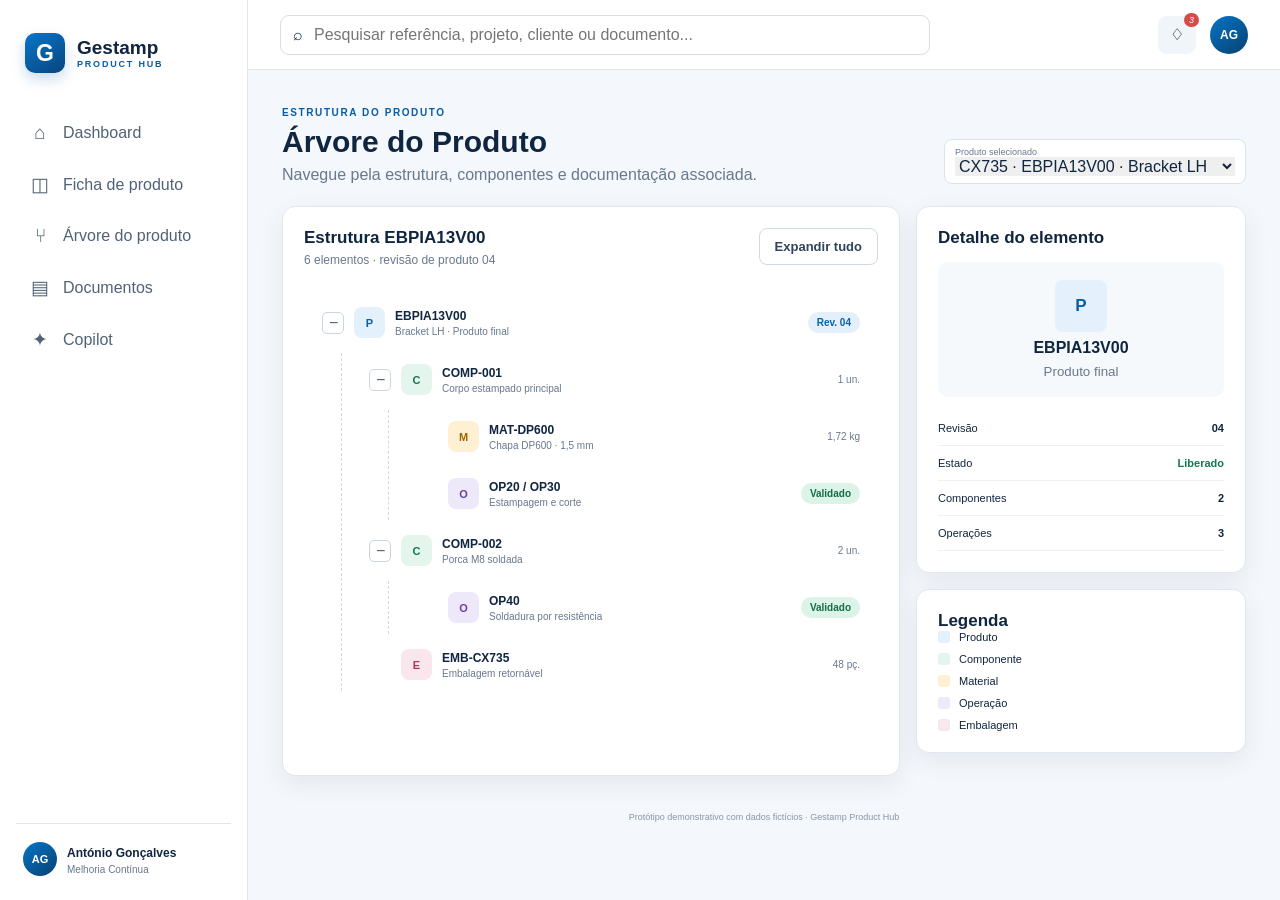
==== arvore.html @ ece488eb "Add files via upload" ====
<!doctype html><html lang="pt-PT"><head><meta charset="utf-8"><meta name="viewport" content="width=device-width,initial-scale=1"><meta name="description" content="Demonstração navegável do Gestamp Product Hub"><title>Árvore do Produto | Gestamp Product Hub</title><link rel="stylesheet" href="styles.css"></head><body data-page="arvore"><aside class="sidebar">
  <a class="brand" href="index.html"><span class="logo-mark">G</span><span><b>Gestamp</b><small>PRODUCT HUB</small></span></a>
  <nav>
    <a data-page="dashboard" href="index.html"><span>⌂</span>Dashboard</a>
    <a data-page="produto" href="produto.html"><span>◫</span>Ficha de produto</a>
    <a data-page="arvore" href="arvore.html"><span>⑂</span>Árvore do produto</a>
    <a data-page="documentos" href="documentos.html"><span>▤</span>Documentos</a>
    <a data-page="copilot" href="copilot.html"><span>✦</span>Copilot</a>
  </nav>
  <div class="sidebar-foot"><div class="mini-avatar">AG</div><div><b>António Gonçalves</b><small>Melhoria Contínua</small></div></div>
</aside><main><header class="topbar"><button class="menu-toggle" aria-label="Abrir menu">☰</button><div class="global-search"><span>⌕</span><input id="globalSearch" placeholder="Pesquisar referência, projeto, cliente ou documento..."></div><button class="icon-btn" title="Notificações">♢<i>3</i></button><div class="top-avatar">AG</div></header><section class="page-head"><div><span class="eyebrow">ESTRUTURA DO PRODUTO</span><h1>Árvore do Produto</h1><p>Navegue pela estrutura, componentes e documentação associada.</p></div><div class="select-wrap"><label>Produto selecionado</label><select><option>CX735 · EBPIA13V00 · Bracket LH</option><option>CX735 · EBPIA14V00 · Bracket RH</option></select></div></section><section class="tree-layout"><article class="panel tree-panel"><div class="panel-title"><div><h2>Estrutura EBPIA13V00</h2><p>6 elementos · revisão de produto 04</p></div><button class="btn ghost" id="expandAll">Expandir tudo</button></div><div class="tree"><div class="tree-node root-node"><button class="toggle">−</button><span class="node-icon product">P</span><div><b>EBPIA13V00</b><small>Bracket LH · Produto final</small></div><span class="pill blue">Rev. 04</span></div><div class="branch open"><div class="tree-node"><button class="toggle">−</button><span class="node-icon component">C</span><div><b>COMP-001</b><small>Corpo estampado principal</small></div><span class="qty">1 un.</span></div><div class="branch open"><div class="tree-node leaf"><span class="dot"></span><span class="node-icon material">M</span><div><b>MAT-DP600</b><small>Chapa DP600 · 1,5 mm</small></div><span class="qty">1,72 kg</span></div><div class="tree-node leaf"><span class="dot"></span><span class="node-icon operation">O</span><div><b>OP20 / OP30</b><small>Estampagem e corte</small></div><span class="pill green">Validado</span></div></div><div class="tree-node"><button class="toggle">−</button><span class="node-icon component">C</span><div><b>COMP-002</b><small>Porca M8 soldada</small></div><span class="qty">2 un.</span></div><div class="branch open"><div class="tree-node leaf"><span class="dot"></span><span class="node-icon operation">O</span><div><b>OP40</b><small>Soldadura por resistência</small></div><span class="pill green">Validado</span></div></div><div class="tree-node leaf"><span class="dot"></span><span class="node-icon packaging">E</span><div><b>EMB-CX735</b><small>Embalagem retornável</small></div><span class="qty">48 pç.</span></div></div></div></article><aside class="right-stack"><article class="panel"><h2>Detalhe do elemento</h2><div class="preview-box"><span class="node-icon product big">P</span><b>EBPIA13V00</b><small>Produto final</small></div><div class="metric-line"><span>Revisão</span><b>04</b></div><div class="metric-line"><span>Estado</span><b class="ok">Liberado</b></div><div class="metric-line"><span>Componentes</span><b>2</b></div><div class="metric-line"><span>Operações</span><b>3</b></div></article><article class="panel"><h2>Legenda</h2><div class="legend"><span><i class="product"></i>Produto</span><span><i class="component"></i>Componente</span><span><i class="material"></i>Material</span><span><i class="operation"></i>Operação</span><span><i class="packaging"></i>Embalagem</span></div></article></aside></section><footer>Protótipo demonstrativo com dados fictícios · Gestamp Product Hub</footer></main><script src="app.js"></script></body></html>
---- styles.css ----
:root{--blue:#075da8;--navy:#10253f;--bg:#f4f7fb;--line:#dfe6ee;--muted:#68788d;--green:#137a4f;--amber:#a96b00;--red:#c23a3a;--shadow:0 8px 26px rgba(15,39,68,.07)}*{box-sizing:border-box}html{scroll-behavior:smooth}body{margin:0;font-family:Segoe UI,Inter,Arial,sans-serif;color:var(--navy);background:var(--bg)}a{color:inherit;text-decoration:none}button,input,select,textarea{font:inherit}.sidebar{position:fixed;inset:0 auto 0 0;width:248px;background:#fff;border-right:1px solid var(--line);padding:24px 16px;z-index:10;display:flex;flex-direction:column}.brand{height:58px;display:flex;align-items:center;gap:12px;padding:0 9px}.logo-mark{display:grid;place-items:center;width:40px;height:40px;border-radius:10px;background:linear-gradient(145deg,#0a75c9,#06457d);color:#fff;font-size:23px;font-weight:800;box-shadow:0 6px 14px #075da838}.brand b{font-size:19px}.brand small{display:block;color:var(--blue);font-weight:700;letter-spacing:1.8px;font-size:9px}.sidebar nav{display:grid;gap:5px;margin-top:28px}.sidebar nav a{padding:12px 13px;border-radius:9px;color:#516277;display:flex;gap:12px;align-items:center}.sidebar nav a span{width:22px;text-align:center;font-size:19px}.sidebar nav a:hover,.sidebar nav a.active{background:#eaf3fb;color:var(--blue);font-weight:650}.sidebar-foot{margin-top:auto;border-top:1px solid var(--line);padding:18px 7px 0;display:flex;align-items:center;gap:10px}.sidebar-foot b{font-size:12px}.sidebar-foot small{display:block;color:var(--muted);font-size:10px;margin-top:3px}.mini-avatar,.top-avatar{background:linear-gradient(140deg,#0874c5,#064272);color:#fff;border-radius:50%;display:grid;place-items:center;font-weight:700}.mini-avatar{width:34px;height:34px;font-size:11px}.top-avatar{width:38px;height:38px;font-size:12px}main{margin-left:248px;min-height:100vh}.topbar{height:70px;background:#fff;border-bottom:1px solid var(--line);padding:0 32px;display:flex;align-items:center;gap:14px;position:sticky;top:0;z-index:5}.global-search{height:40px;width:min(650px,65vw);border:1px solid #d6dee8;border-radius:9px;display:flex;align-items:center;padding:0 12px;gap:9px}.global-search input{border:0;outline:0;flex:1;color:var(--navy)}.icon-btn{margin-left:auto;border:0;background:#f0f5fa;width:38px;height:38px;border-radius:9px;position:relative}.icon-btn i{position:absolute;top:-3px;right:-3px;background:#d64a4a;color:#fff;font-size:9px;border-radius:9px;padding:2px 5px}.menu-toggle{display:none;border:0;background:transparent;font-size:22px}.page-head,.product-hero{padding:32px 34px 22px;display:flex;align-items:flex-end;justify-content:space-between;gap:24px}.page-head h1,.product-hero h1{font-size:30px;margin:5px 0 7px}.page-head p,.product-hero p{margin:0;color:var(--muted)}.eyebrow{font-size:10px;font-weight:800;letter-spacing:1.6px;color:var(--blue)}.head-actions{display:flex;gap:10px}.btn{border:0;border-radius:8px;padding:10px 15px;cursor:pointer;font-weight:650;font-size:13px;display:inline-flex;justify-content:center;align-items:center}.btn.primary{background:var(--blue);color:white;box-shadow:0 5px 12px #075da82b}.btn.ghost{background:#fff;border:1px solid #cfd9e4;color:#30445c}.btn.full{width:100%;margin-top:15px}.kpis{display:grid;grid-template-columns:repeat(4,1fr);gap:16px;padding:0 34px 18px}.kpi{background:white;border:1px solid #e1e7ee;border-radius:13px;padding:19px;display:flex;gap:14px;align-items:center;box-shadow:var(--shadow)}.kpi-icon{width:45px;height:45px;border-radius:12px;display:grid;place-items:center;font-weight:800;font-size:19px}.kpi-icon.blue{background:#e8f2fc;color:#0969b5}.kpi-icon.cyan{background:#e0f6f7;color:#087d84}.kpi-icon.green{background:#e5f5ec;color:#168054}.kpi-icon.amber{background:#fff2d8;color:#ad7000}.kpi small{color:var(--muted)}.kpi strong{display:block;font-size:28px;line-height:1.25}.kpi span{font-size:10px;color:var(--muted)}.kpi .up{color:var(--green)}.kpi .warn{color:var(--red)}.dashboard-grid{display:grid;grid-template-columns:2fr 1fr;gap:16px;padding:0 34px}.panel{background:#fff;border:1px solid #e1e7ee;border-radius:13px;padding:21px;box-shadow:var(--shadow);margin-bottom:16px}.span2{grid-column:span 1}.panel-title{display:flex;justify-content:space-between;align-items:flex-start;margin-bottom:18px}.panel h2,.panel-title h2{margin:0;font-size:17px}.panel-title p{margin:5px 0 0;color:var(--muted);font-size:12px}.link-btn,.dots{border:0;background:none;color:var(--blue);cursor:pointer;font-weight:650}.count{background:#fee8e8;color:#b63333;border-radius:12px;padding:3px 8px;font-size:11px}.table-wrap{overflow:auto}table{width:100%;border-collapse:collapse;min-width:690px}th{text-align:left;color:#788699;font-size:10px;text-transform:uppercase;letter-spacing:.5px;padding:10px;border-bottom:1px solid var(--line)}td{padding:13px 10px;border-bottom:1px solid #edf1f5;font-size:12px;vertical-align:middle}td small.block{display:block;color:var(--muted);margin-top:4px}.progress{height:5px;background:#e6ebf0;border-radius:4px;width:85px;display:inline-block;margin-right:6px}.progress i{display:block;height:100%;background:var(--blue);border-radius:4px}.pill{display:inline-block;border-radius:15px;padding:5px 9px;font-size:10px;font-weight:700}.pill.green{color:#146b49;background:#dcf3e7}.pill.blue{color:#0962a7;background:#e3f0fb}.pill.amber{color:#8e5c00;background:#fff0c9}.alerts{display:grid;gap:10px}.alert{border:1px solid #e5eaf0;border-left:4px solid var(--blue);padding:12px;border-radius:8px;background:#fbfdff}.alert.critical{border-left-color:#d64141}.alert.warning{border-left-color:#e39717}.alert b,.alert span,.alert a{display:block}.alert b{font-size:12px}.alert span{color:var(--muted);font-size:10px;margin:4px 0 8px}.alert a{font-size:10px;color:var(--blue);font-weight:700}.timeline>div{display:grid;grid-template-columns:12px 1fr auto;gap:8px 10px;padding:10px 0;border-bottom:1px solid #edf1f5;align-items:center}.timeline i{width:8px;height:8px;border-radius:50%;grid-row:span 2}.timeline i.green{background:#20a46d}.timeline i.blue{background:#2088d2}.timeline i.amber{background:#e49b20}.timeline b{font-size:12px}.timeline span{grid-column:2;color:var(--muted);font-size:10px}.timeline time{grid-row:1/span 2;grid-column:3;color:var(--muted);font-size:10px}.copilot-mini{background:linear-gradient(145deg,#fafdff,#edf6ff)}.spark{width:36px;height:36px;border-radius:11px;display:grid;place-items:center;color:white;background:linear-gradient(145deg,#6938c8,#0b81ca);margin-bottom:12px}.spark.large{width:55px;height:55px;font-size:24px;margin:0 auto 13px}.copilot-mini p{font-size:12px;color:var(--muted)}.suggestion{width:100%;text-align:left;border:1px solid #d7e3ee;background:white;padding:10px;margin-top:8px;border-radius:8px;color:#38536e;cursor:pointer;font-size:11px}.breadcrumb{padding:22px 34px 0;color:var(--muted);font-size:11px}.product-hero{padding-top:17px}.product-layout,.tree-layout{display:grid;grid-template-columns:minmax(0,2fr) 330px;gap:16px;padding:0 34px}.details-grid{display:grid;grid-template-columns:repeat(3,1fr);gap:18px}.details-grid label{color:var(--muted);font-size:10px}.details-grid strong{display:block;color:var(--navy);font-size:12px;margin-top:5px}.completeness{font-size:10px;color:var(--green);font-weight:700}.steps{display:grid;grid-template-columns:repeat(5,1fr);position:relative}.steps:before{content:'';position:absolute;top:17px;left:9%;right:9%;height:2px;background:#dfe5eb}.steps>div{text-align:center;position:relative}.steps i{display:grid;place-items:center;width:34px;height:34px;border-radius:50%;background:#e8edf2;color:#78899c;margin:0 auto 9px;font-style:normal;position:relative}.steps .done i{background:#daf1e6;color:#148257}.steps .current i{background:var(--blue);color:#fff}.steps b,.steps small{display:block;font-size:10px}.steps small{color:var(--muted);margin-top:3px}.process{display:flex;align-items:center;justify-content:space-between;gap:8px}.process span{border:1px solid #dbe4ed;background:#f7fafc;padding:11px;border-radius:8px;font-size:10px;text-align:center;flex:1}.process b{color:#98a6b5}.right-stack .panel{margin-bottom:16px}.doc-health>div,.metric-line{display:flex;justify-content:space-between;border-bottom:1px solid #edf1f5;padding:11px 0;font-size:11px}.ok{color:var(--green)}.warn{color:var(--amber)}.quick-copilot{background:linear-gradient(145deg,#f9fcff,#edf6ff)}.quick-copilot>span{color:#6b3ac1}.quick-copilot p,.quick-copilot a{font-size:11px}.quick-copilot p{color:var(--muted)}.quick-copilot a{color:var(--blue);font-weight:700}.select-wrap{background:#fff;border:1px solid #dbe3eb;border-radius:8px;padding:7px 10px}.select-wrap label{display:block;font-size:9px;color:var(--muted)}.select-wrap select{border:0;outline:0;color:var(--navy);min-width:280px}.tree-panel{min-height:570px}.tree{padding:7px}.tree-node{display:flex;align-items:center;gap:10px;padding:10px;border-radius:9px;margin:4px 0;border:1px solid transparent}.tree-node:hover{background:#f3f7fb;border-color:#e4eaf0}.tree-node div{flex:1}.tree-node b,.tree-node small{display:block}.tree-node b{font-size:12px}.tree-node small{font-size:10px;color:var(--muted);margin-top:3px}.toggle{width:22px;height:22px;border-radius:5px;border:1px solid #cad5df;background:#fff;color:#516479;cursor:pointer}.node-icon{width:31px;height:31px;border-radius:8px;display:grid;place-items:center;font-weight:800;font-size:11px}.node-icon.product,.legend i.product{background:#e4f0fb;color:#0960a5}.node-icon.component,.legend i.component{background:#e4f5ed;color:#11764d}.node-icon.material,.legend i.material{background:#fff0d4;color:#9c6500}.node-icon.operation,.legend i.operation{background:#eee8fb;color:#6741a6}.node-icon.packaging,.legend i.packaging{background:#f9e7ed;color:#a43a5c}.node-icon.big{width:52px;height:52px;font-size:17px}.branch{margin-left:30px;border-left:1px dashed #ced9e3;padding-left:16px}.branch.closed{display:none}.dot{width:22px}.qty{font-size:10px;color:var(--muted)}.preview-box{text-align:center;background:#f6f9fc;border-radius:10px;padding:18px;margin:14px 0}.preview-box .node-icon{margin:auto}.preview-box b,.preview-box small{display:block;margin-top:7px}.preview-box small{color:var(--muted)}.legend{display:grid;gap:10px}.legend span{font-size:11px;display:flex;align-items:center;gap:9px}.legend i{width:12px;height:12px;border-radius:3px}.filterbar{padding:0 34px 16px;display:flex;gap:10px}.filterbar select,.local-search{background:#fff;border:1px solid #d7e0e9;border-radius:8px;padding:9px 11px}.local-search{display:flex;gap:8px;flex:1}.local-search input{border:0;outline:0;flex:1}.doc-cards{padding:0 34px 16px;display:grid;grid-template-columns:repeat(4,1fr);gap:14px}.doc-cards article{background:#fff;border:1px solid #e0e7ee;border-radius:11px;padding:15px;box-shadow:var(--shadow);position:relative}.doc-cards article>div{margin:12px 0}.doc-cards small,.doc-cards b,.doc-cards p{display:block}.doc-cards small{color:var(--blue);font-weight:700;font-size:9px}.doc-cards b{font-size:11px;margin:5px 0;white-space:nowrap;overflow:hidden;text-overflow:ellipsis}.doc-cards p{font-size:9px;color:var(--muted);margin:0}.doc-icon{width:37px;height:37px;border-radius:8px;display:grid;place-items:center;font-size:9px;font-weight:800}.doc-icon.red{background:#fde8e8;color:#be3434}.doc-icon.purple{background:#eee8fb;color:#673aa8}.doc-icon.blue{background:#e5f1fb;color:#0968ad}.doc-icon.cyan{background:#e1f5f5;color:#087e82}.doc-cards+.panel{margin:0 34px 16px}.copilot-page{max-width:1000px;margin:auto;padding:35px}.copilot-intro{text-align:center;margin-bottom:24px}.copilot-intro h1{margin:0 0 7px;font-size:28px}.copilot-intro p{margin:0;color:var(--muted)}.chat{background:#fff;border:1px solid #dde5ed;border-radius:16px;box-shadow:var(--shadow);overflow:hidden}.chat-messages{min-height:260px;max-height:420px;overflow:auto;padding:24px;background:linear-gradient(#fff,#fbfdff)}.message{display:flex;gap:12px;margin-bottom:18px}.message.user{justify-content:flex-end}.message>div:last-child{max-width:76%;background:#f1f5f9;padding:12px 14px;border-radius:4px 13px 13px 13px;font-size:12px}.message.user>div:last-child{background:#e5f1fb;border-radius:13px 4px 13px 13px}.message p{margin:5px 0 0;line-height:1.55}.bot-avatar{width:32px!important;height:32px;background:linear-gradient(145deg,#6938c8,#0b81ca)!important;color:white;display:grid;place-items:center;border-radius:9px!important;padding:0!important}.prompt-grid{display:grid;grid-template-columns:repeat(4,1fr);gap:9px;padding:0 20px 20px}.prompt-grid button{background:#f9fbfd;border:1px solid #dce5ed;border-radius:9px;text-align:left;padding:11px;cursor:pointer}.prompt-grid b,.prompt-grid span{display:block}.prompt-grid b{font-size:10px}.prompt-grid span{font-size:9px;color:var(--muted);margin-top:4px}.chat-input{border-top:1px solid var(--line);padding:15px 64px 24px 18px;position:relative}.chat-input textarea{width:100%;height:65px;resize:none;border:1px solid #cfdbe6;border-radius:10px;padding:12px;outline:0}.chat-input button{position:absolute;right:18px;top:27px;width:37px;height:37px;border:0;border-radius:9px;background:var(--blue);color:white;cursor:pointer}.chat-input small{color:var(--muted);font-size:9px}footer{text-align:center;color:#8a97a6;font-size:9px;padding:20px}.toast{position:fixed;right:25px;bottom:25px;background:#17344f;color:white;padding:12px 16px;border-radius:9px;box-shadow:var(--shadow);font-size:12px;z-index:30}.hidden{display:none!important}@media(max-width:1100px){.kpis,.doc-cards{grid-template-columns:repeat(2,1fr)}.product-layout,.tree-layout{grid-template-columns:1fr}.details-grid{grid-template-columns:repeat(2,1fr)}.prompt-grid{grid-template-columns:repeat(2,1fr)}}@media(max-width:760px){.sidebar{transform:translateX(-100%);transition:.25s}.sidebar.open{transform:none}.menu-toggle{display:block}main{margin-left:0}.topbar{padding:0 15px}.page-head,.product-hero{padding:25px 18px 16px;align-items:flex-start;flex-direction:column}.kpis,.dashboard-grid,.doc-cards{padding-left:18px;padding-right:18px;grid-template-columns:1fr}.product-layout,.tree-layout{padding:0 18px}.filterbar{padding:0 18px 16px;flex-wrap:wrap}.doc-cards+.panel{margin:0 18px}.details-grid{grid-template-columns:1fr}.steps{overflow:auto}.process{flex-wrap:wrap}.select-wrap select{min-width:220px}.copilot-page{padding:22px 14px}.prompt-grid{grid-template-columns:1fr}.global-search{width:100%}.icon-btn{display:none}}
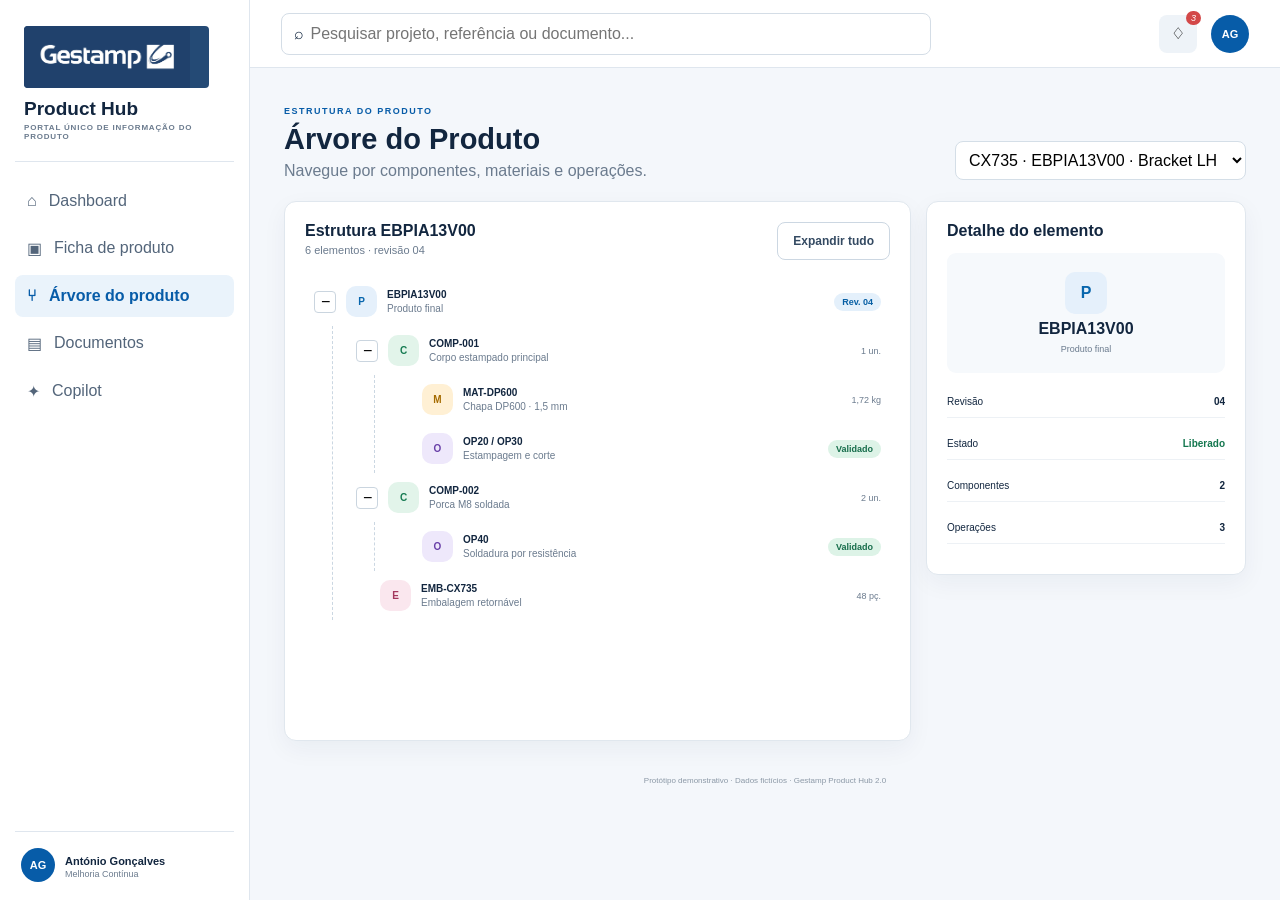
==== commit f4a3fc4c: "Add files via upload" ====
--- a/arvore.html
+++ b/arvore.html
@@ -1,11 +1 @@
-<!doctype html><html lang="pt-PT"><head><meta charset="utf-8"><meta name="viewport" content="width=device-width,initial-scale=1"><meta name="description" content="Demonstração navegável do Gestamp Product Hub"><title>Árvore do Produto | Gestamp Product Hub</title><link rel="stylesheet" href="styles.css"></head><body data-page="arvore"><aside class="sidebar">
-  <a class="brand" href="index.html"><span class="logo-mark">G</span><span><b>Gestamp</b><small>PRODUCT HUB</small></span></a>
-  <nav>
-    <a data-page="dashboard" href="index.html"><span>⌂</span>Dashboard</a>
-    <a data-page="produto" href="produto.html"><span>◫</span>Ficha de produto</a>
-    <a data-page="arvore" href="arvore.html"><span>⑂</span>Árvore do produto</a>
-    <a data-page="documentos" href="documentos.html"><span>▤</span>Documentos</a>
-    <a data-page="copilot" href="copilot.html"><span>✦</span>Copilot</a>
-  </nav>
-  <div class="sidebar-foot"><div class="mini-avatar">AG</div><div><b>António Gonçalves</b><small>Melhoria Contínua</small></div></div>
-</aside><main><header class="topbar"><button class="menu-toggle" aria-label="Abrir menu">☰</button><div class="global-search"><span>⌕</span><input id="globalSearch" placeholder="Pesquisar referência, projeto, cliente ou documento..."></div><button class="icon-btn" title="Notificações">♢<i>3</i></button><div class="top-avatar">AG</div></header><section class="page-head"><div><span class="eyebrow">ESTRUTURA DO PRODUTO</span><h1>Árvore do Produto</h1><p>Navegue pela estrutura, componentes e documentação associada.</p></div><div class="select-wrap"><label>Produto selecionado</label><select><option>CX735 · EBPIA13V00 · Bracket LH</option><option>CX735 · EBPIA14V00 · Bracket RH</option></select></div></section><section class="tree-layout"><article class="panel tree-panel"><div class="panel-title"><div><h2>Estrutura EBPIA13V00</h2><p>6 elementos · revisão de produto 04</p></div><button class="btn ghost" id="expandAll">Expandir tudo</button></div><div class="tree"><div class="tree-node root-node"><button class="toggle">−</button><span class="node-icon product">P</span><div><b>EBPIA13V00</b><small>Bracket LH · Produto final</small></div><span class="pill blue">Rev. 04</span></div><div class="branch open"><div class="tree-node"><button class="toggle">−</button><span class="node-icon component">C</span><div><b>COMP-001</b><small>Corpo estampado principal</small></div><span class="qty">1 un.</span></div><div class="branch open"><div class="tree-node leaf"><span class="dot"></span><span class="node-icon material">M</span><div><b>MAT-DP600</b><small>Chapa DP600 · 1,5 mm</small></div><span class="qty">1,72 kg</span></div><div class="tree-node leaf"><span class="dot"></span><span class="node-icon operation">O</span><div><b>OP20 / OP30</b><small>Estampagem e corte</small></div><span class="pill green">Validado</span></div></div><div class="tree-node"><button class="toggle">−</button><span class="node-icon component">C</span><div><b>COMP-002</b><small>Porca M8 soldada</small></div><span class="qty">2 un.</span></div><div class="branch open"><div class="tree-node leaf"><span class="dot"></span><span class="node-icon operation">O</span><div><b>OP40</b><small>Soldadura por resistência</small></div><span class="pill green">Validado</span></div></div><div class="tree-node leaf"><span class="dot"></span><span class="node-icon packaging">E</span><div><b>EMB-CX735</b><small>Embalagem retornável</small></div><span class="qty">48 pç.</span></div></div></div></article><aside class="right-stack"><article class="panel"><h2>Detalhe do elemento</h2><div class="preview-box"><span class="node-icon product big">P</span><b>EBPIA13V00</b><small>Produto final</small></div><div class="metric-line"><span>Revisão</span><b>04</b></div><div class="metric-line"><span>Estado</span><b class="ok">Liberado</b></div><div class="metric-line"><span>Componentes</span><b>2</b></div><div class="metric-line"><span>Operações</span><b>3</b></div></article><article class="panel"><h2>Legenda</h2><div class="legend"><span><i class="product"></i>Produto</span><span><i class="component"></i>Componente</span><span><i class="material"></i>Material</span><span><i class="operation"></i>Operação</span><span><i class="packaging"></i>Embalagem</span></div></article></aside></section><footer>Protótipo demonstrativo com dados fictícios · Gestamp Product Hub</footer></main><script src="app.js"></script></body></html>+<!doctype html><html lang="pt-PT"><head><meta charset="utf-8"><meta name="viewport" content="width=device-width,initial-scale=1"><title>Árvore do Produto | Gestamp Product Hub</title><link rel="stylesheet" href="styles.css"></head><body data-page="arvore"><aside><a class="brand" href="index.html"><img src="logo_gestamp.png" alt="Gestamp"><b>Product Hub</b><small>PORTAL ÚNICO DE INFORMAÇÃO DO PRODUTO</small></a><nav><a href="index.html" data-p="home">⌂ <span>Dashboard</span></a><a href="produto.html" data-p="produto">▣ <span>Ficha de produto</span></a><a href="arvore.html" data-p="arvore">⑂ <span>Árvore do produto</span></a><a href="documentos.html" data-p="docs">▤ <span>Documentos</span></a><a href="copilot.html" data-p="copilot">✦ <span>Copilot</span></a></nav><div class="profile"><i>AG</i><div><b>António Gonçalves</b><small>Melhoria Contínua</small></div></div></aside><main><header><button id="hamb">☰</button><div class="search">⌕ <input id="global" placeholder="Pesquisar projeto, referência ou documento..."></div><button class="bell">♢<em>3</em></button><i class="avatar">AG</i></header><section class="heading"><div><label>ESTRUTURA DO PRODUTO</label><h1>Árvore do Produto</h1><p>Navegue por componentes, materiais e operações.</p></div><select><option>CX735 · EBPIA13V00 · Bracket LH</option><option>CX735 · EBPIA14V00 · Bracket RH</option></select></section><section class="two"><article class="card tree"><div class="title"><div><h2>Estrutura EBPIA13V00</h2><p>6 elementos · revisão 04</p></div><button class="secondary" id="expand">Expandir tudo</button></div><div class="node"><button>−</button><i class="blue">P</i><div><b>EBPIA13V00</b><small>Produto final</small></div><span class="tag info">Rev. 04</span></div><div class="branch"><div class="node"><button>−</button><i class="green">C</i><div><b>COMP-001</b><small>Corpo estampado principal</small></div><span>1 un.</span></div><div class="branch"><div class="node leaf"><i class="amber">M</i><div><b>MAT-DP600</b><small>Chapa DP600 · 1,5 mm</small></div><span>1,72 kg</span></div><div class="node leaf"><i class="purple">O</i><div><b>OP20 / OP30</b><small>Estampagem e corte</small></div><span class="tag ok">Validado</span></div></div><div class="node"><button>−</button><i class="green">C</i><div><b>COMP-002</b><small>Porca M8 soldada</small></div><span>2 un.</span></div><div class="branch"><div class="node leaf"><i class="purple">O</i><div><b>OP40</b><small>Soldadura por resistência</small></div><span class="tag ok">Validado</span></div></div><div class="node leaf"><i class="pink">E</i><div><b>EMB-CX735</b><small>Embalagem retornável</small></div><span>48 pç.</span></div></div></article><div><article class="card"><h2>Detalhe do elemento</h2><div class="preview"><i class="blue">P</i><b>EBPIA13V00</b><small>Produto final</small></div><div class="lines"><p>Revisão <b>04</b></p><p>Estado <b class="success">Liberado</b></p><p>Componentes <b>2</b></p><p>Operações <b>3</b></p></div></article></div></section><footer>Protótipo demonstrativo · Dados fictícios · Gestamp Product Hub 2.0</footer></main><script src="app.js"></script></body></html>
--- a/styles.css
+++ b/styles.css
@@ -1,2 +1,2 @@
 
-:root{--blue:#075da8;--navy:#10253f;--bg:#f4f7fb;--line:#dfe6ee;--muted:#68788d;--green:#137a4f;--amber:#a96b00;--red:#c23a3a;--shadow:0 8px 26px rgba(15,39,68,.07)}*{box-sizing:border-box}html{scroll-behavior:smooth}body{margin:0;font-family:Segoe UI,Inter,Arial,sans-serif;color:var(--navy);background:var(--bg)}a{color:inherit;text-decoration:none}button,input,select,textarea{font:inherit}.sidebar{position:fixed;inset:0 auto 0 0;width:248px;background:#fff;border-right:1px solid var(--line);padding:24px 16px;z-index:10;display:flex;flex-direction:column}.brand{height:58px;display:flex;align-items:center;gap:12px;padding:0 9px}.logo-mark{display:grid;place-items:center;width:40px;height:40px;border-radius:10px;background:linear-gradient(145deg,#0a75c9,#06457d);color:#fff;font-size:23px;font-weight:800;box-shadow:0 6px 14px #075da838}.brand b{font-size:19px}.brand small{display:block;color:var(--blue);font-weight:700;letter-spacing:1.8px;font-size:9px}.sidebar nav{display:grid;gap:5px;margin-top:28px}.sidebar nav a{padding:12px 13px;border-radius:9px;color:#516277;display:flex;gap:12px;align-items:center}.sidebar nav a span{width:22px;text-align:center;font-size:19px}.sidebar nav a:hover,.sidebar nav a.active{background:#eaf3fb;color:var(--blue);font-weight:650}.sidebar-foot{margin-top:auto;border-top:1px solid var(--line);padding:18px 7px 0;display:flex;align-items:center;gap:10px}.sidebar-foot b{font-size:12px}.sidebar-foot small{display:block;color:var(--muted);font-size:10px;margin-top:3px}.mini-avatar,.top-avatar{background:linear-gradient(140deg,#0874c5,#064272);color:#fff;border-radius:50%;display:grid;place-items:center;font-weight:700}.mini-avatar{width:34px;height:34px;font-size:11px}.top-avatar{width:38px;height:38px;font-size:12px}main{margin-left:248px;min-height:100vh}.topbar{height:70px;background:#fff;border-bottom:1px solid var(--line);padding:0 32px;display:flex;align-items:center;gap:14px;position:sticky;top:0;z-index:5}.global-search{height:40px;width:min(650px,65vw);border:1px solid #d6dee8;border-radius:9px;display:flex;align-items:center;padding:0 12px;gap:9px}.global-search input{border:0;outline:0;flex:1;color:var(--navy)}.icon-btn{margin-left:auto;border:0;background:#f0f5fa;width:38px;height:38px;border-radius:9px;position:relative}.icon-btn i{position:absolute;top:-3px;right:-3px;background:#d64a4a;color:#fff;font-size:9px;border-radius:9px;padding:2px 5px}.menu-toggle{display:none;border:0;background:transparent;font-size:22px}.page-head,.product-hero{padding:32px 34px 22px;display:flex;align-items:flex-end;justify-content:space-between;gap:24px}.page-head h1,.product-hero h1{font-size:30px;margin:5px 0 7px}.page-head p,.product-hero p{margin:0;color:var(--muted)}.eyebrow{font-size:10px;font-weight:800;letter-spacing:1.6px;color:var(--blue)}.head-actions{display:flex;gap:10px}.btn{border:0;border-radius:8px;padding:10px 15px;cursor:pointer;font-weight:650;font-size:13px;display:inline-flex;justify-content:center;align-items:center}.btn.primary{background:var(--blue);color:white;box-shadow:0 5px 12px #075da82b}.btn.ghost{background:#fff;border:1px solid #cfd9e4;color:#30445c}.btn.full{width:100%;margin-top:15px}.kpis{display:grid;grid-template-columns:repeat(4,1fr);gap:16px;padding:0 34px 18px}.kpi{background:white;border:1px solid #e1e7ee;border-radius:13px;padding:19px;display:flex;gap:14px;align-items:center;box-shadow:var(--shadow)}.kpi-icon{width:45px;height:45px;border-radius:12px;display:grid;place-items:center;font-weight:800;font-size:19px}.kpi-icon.blue{background:#e8f2fc;color:#0969b5}.kpi-icon.cyan{background:#e0f6f7;color:#087d84}.kpi-icon.green{background:#e5f5ec;color:#168054}.kpi-icon.amber{background:#fff2d8;color:#ad7000}.kpi small{color:var(--muted)}.kpi strong{display:block;font-size:28px;line-height:1.25}.kpi span{font-size:10px;color:var(--muted)}.kpi .up{color:var(--green)}.kpi .warn{color:var(--red)}.dashboard-grid{display:grid;grid-template-columns:2fr 1fr;gap:16px;padding:0 34px}.panel{background:#fff;border:1px solid #e1e7ee;border-radius:13px;padding:21px;box-shadow:var(--shadow);margin-bottom:16px}.span2{grid-column:span 1}.panel-title{display:flex;justify-content:space-between;align-items:flex-start;margin-bottom:18px}.panel h2,.panel-title h2{margin:0;font-size:17px}.panel-title p{margin:5px 0 0;color:var(--muted);font-size:12px}.link-btn,.dots{border:0;background:none;color:var(--blue);cursor:pointer;font-weight:650}.count{background:#fee8e8;color:#b63333;border-radius:12px;padding:3px 8px;font-size:11px}.table-wrap{overflow:auto}table{width:100%;border-collapse:collapse;min-width:690px}th{text-align:left;color:#788699;font-size:10px;text-transform:uppercase;letter-spacing:.5px;padding:10px;border-bottom:1px solid var(--line)}td{padding:13px 10px;border-bottom:1px solid #edf1f5;font-size:12px;vertical-align:middle}td small.block{display:block;color:var(--muted);margin-top:4px}.progress{height:5px;background:#e6ebf0;border-radius:4px;width:85px;display:inline-block;margin-right:6px}.progress i{display:block;height:100%;background:var(--blue);border-radius:4px}.pill{display:inline-block;border-radius:15px;padding:5px 9px;font-size:10px;font-weight:700}.pill.green{color:#146b49;background:#dcf3e7}.pill.blue{color:#0962a7;background:#e3f0fb}.pill.amber{color:#8e5c00;background:#fff0c9}.alerts{display:grid;gap:10px}.alert{border:1px solid #e5eaf0;border-left:4px solid var(--blue);padding:12px;border-radius:8px;background:#fbfdff}.alert.critical{border-left-color:#d64141}.alert.warning{border-left-color:#e39717}.alert b,.alert span,.alert a{display:block}.alert b{font-size:12px}.alert span{color:var(--muted);font-size:10px;margin:4px 0 8px}.alert a{font-size:10px;color:var(--blue);font-weight:700}.timeline>div{display:grid;grid-template-columns:12px 1fr auto;gap:8px 10px;padding:10px 0;border-bottom:1px solid #edf1f5;align-items:center}.timeline i{width:8px;height:8px;border-radius:50%;grid-row:span 2}.timeline i.green{background:#20a46d}.timeline i.blue{background:#2088d2}.timeline i.amber{background:#e49b20}.timeline b{font-size:12px}.timeline span{grid-column:2;color:var(--muted);font-size:10px}.timeline time{grid-row:1/span 2;grid-column:3;color:var(--muted);font-size:10px}.copilot-mini{background:linear-gradient(145deg,#fafdff,#edf6ff)}.spark{width:36px;height:36px;border-radius:11px;display:grid;place-items:center;color:white;background:linear-gradient(145deg,#6938c8,#0b81ca);margin-bottom:12px}.spark.large{width:55px;height:55px;font-size:24px;margin:0 auto 13px}.copilot-mini p{font-size:12px;color:var(--muted)}.suggestion{width:100%;text-align:left;border:1px solid #d7e3ee;background:white;padding:10px;margin-top:8px;border-radius:8px;color:#38536e;cursor:pointer;font-size:11px}.breadcrumb{padding:22px 34px 0;color:var(--muted);font-size:11px}.product-hero{padding-top:17px}.product-layout,.tree-layout{display:grid;grid-template-columns:minmax(0,2fr) 330px;gap:16px;padding:0 34px}.details-grid{display:grid;grid-template-columns:repeat(3,1fr);gap:18px}.details-grid label{color:var(--muted);font-size:10px}.details-grid strong{display:block;color:var(--navy);font-size:12px;margin-top:5px}.completeness{font-size:10px;color:var(--green);font-weight:700}.steps{display:grid;grid-template-columns:repeat(5,1fr);position:relative}.steps:before{content:'';position:absolute;top:17px;left:9%;right:9%;height:2px;background:#dfe5eb}.steps>div{text-align:center;position:relative}.steps i{display:grid;place-items:center;width:34px;height:34px;border-radius:50%;background:#e8edf2;color:#78899c;margin:0 auto 9px;font-style:normal;position:relative}.steps .done i{background:#daf1e6;color:#148257}.steps .current i{background:var(--blue);color:#fff}.steps b,.steps small{display:block;font-size:10px}.steps small{color:var(--muted);margin-top:3px}.process{display:flex;align-items:center;justify-content:space-between;gap:8px}.process span{border:1px solid #dbe4ed;background:#f7fafc;padding:11px;border-radius:8px;font-size:10px;text-align:center;flex:1}.process b{color:#98a6b5}.right-stack .panel{margin-bottom:16px}.doc-health>div,.metric-line{display:flex;justify-content:space-between;border-bottom:1px solid #edf1f5;padding:11px 0;font-size:11px}.ok{color:var(--green)}.warn{color:var(--amber)}.quick-copilot{background:linear-gradient(145deg,#f9fcff,#edf6ff)}.quick-copilot>span{color:#6b3ac1}.quick-copilot p,.quick-copilot a{font-size:11px}.quick-copilot p{color:var(--muted)}.quick-copilot a{color:var(--blue);font-weight:700}.select-wrap{background:#fff;border:1px solid #dbe3eb;border-radius:8px;padding:7px 10px}.select-wrap label{display:block;font-size:9px;color:var(--muted)}.select-wrap select{border:0;outline:0;color:var(--navy);min-width:280px}.tree-panel{min-height:570px}.tree{padding:7px}.tree-node{display:flex;align-items:center;gap:10px;padding:10px;border-radius:9px;margin:4px 0;border:1px solid transparent}.tree-node:hover{background:#f3f7fb;border-color:#e4eaf0}.tree-node div{flex:1}.tree-node b,.tree-node small{display:block}.tree-node b{font-size:12px}.tree-node small{font-size:10px;color:var(--muted);margin-top:3px}.toggle{width:22px;height:22px;border-radius:5px;border:1px solid #cad5df;background:#fff;color:#516479;cursor:pointer}.node-icon{width:31px;height:31px;border-radius:8px;display:grid;place-items:center;font-weight:800;font-size:11px}.node-icon.product,.legend i.product{background:#e4f0fb;color:#0960a5}.node-icon.component,.legend i.component{background:#e4f5ed;color:#11764d}.node-icon.material,.legend i.material{background:#fff0d4;color:#9c6500}.node-icon.operation,.legend i.operation{background:#eee8fb;color:#6741a6}.node-icon.packaging,.legend i.packaging{background:#f9e7ed;color:#a43a5c}.node-icon.big{width:52px;height:52px;font-size:17px}.branch{margin-left:30px;border-left:1px dashed #ced9e3;padding-left:16px}.branch.closed{display:none}.dot{width:22px}.qty{font-size:10px;color:var(--muted)}.preview-box{text-align:center;background:#f6f9fc;border-radius:10px;padding:18px;margin:14px 0}.preview-box .node-icon{margin:auto}.preview-box b,.preview-box small{display:block;margin-top:7px}.preview-box small{color:var(--muted)}.legend{display:grid;gap:10px}.legend span{font-size:11px;display:flex;align-items:center;gap:9px}.legend i{width:12px;height:12px;border-radius:3px}.filterbar{padding:0 34px 16px;display:flex;gap:10px}.filterbar select,.local-search{background:#fff;border:1px solid #d7e0e9;border-radius:8px;padding:9px 11px}.local-search{display:flex;gap:8px;flex:1}.local-search input{border:0;outline:0;flex:1}.doc-cards{padding:0 34px 16px;display:grid;grid-template-columns:repeat(4,1fr);gap:14px}.doc-cards article{background:#fff;border:1px solid #e0e7ee;border-radius:11px;padding:15px;box-shadow:var(--shadow);position:relative}.doc-cards article>div{margin:12px 0}.doc-cards small,.doc-cards b,.doc-cards p{display:block}.doc-cards small{color:var(--blue);font-weight:700;font-size:9px}.doc-cards b{font-size:11px;margin:5px 0;white-space:nowrap;overflow:hidden;text-overflow:ellipsis}.doc-cards p{font-size:9px;color:var(--muted);margin:0}.doc-icon{width:37px;height:37px;border-radius:8px;display:grid;place-items:center;font-size:9px;font-weight:800}.doc-icon.red{background:#fde8e8;color:#be3434}.doc-icon.purple{background:#eee8fb;color:#673aa8}.doc-icon.blue{background:#e5f1fb;color:#0968ad}.doc-icon.cyan{background:#e1f5f5;color:#087e82}.doc-cards+.panel{margin:0 34px 16px}.copilot-page{max-width:1000px;margin:auto;padding:35px}.copilot-intro{text-align:center;margin-bottom:24px}.copilot-intro h1{margin:0 0 7px;font-size:28px}.copilot-intro p{margin:0;color:var(--muted)}.chat{background:#fff;border:1px solid #dde5ed;border-radius:16px;box-shadow:var(--shadow);overflow:hidden}.chat-messages{min-height:260px;max-height:420px;overflow:auto;padding:24px;background:linear-gradient(#fff,#fbfdff)}.message{display:flex;gap:12px;margin-bottom:18px}.message.user{justify-content:flex-end}.message>div:last-child{max-width:76%;background:#f1f5f9;padding:12px 14px;border-radius:4px 13px 13px 13px;font-size:12px}.message.user>div:last-child{background:#e5f1fb;border-radius:13px 4px 13px 13px}.message p{margin:5px 0 0;line-height:1.55}.bot-avatar{width:32px!important;height:32px;background:linear-gradient(145deg,#6938c8,#0b81ca)!important;color:white;display:grid;place-items:center;border-radius:9px!important;padding:0!important}.prompt-grid{display:grid;grid-template-columns:repeat(4,1fr);gap:9px;padding:0 20px 20px}.prompt-grid button{background:#f9fbfd;border:1px solid #dce5ed;border-radius:9px;text-align:left;padding:11px;cursor:pointer}.prompt-grid b,.prompt-grid span{display:block}.prompt-grid b{font-size:10px}.prompt-grid span{font-size:9px;color:var(--muted);margin-top:4px}.chat-input{border-top:1px solid var(--line);padding:15px 64px 24px 18px;position:relative}.chat-input textarea{width:100%;height:65px;resize:none;border:1px solid #cfdbe6;border-radius:10px;padding:12px;outline:0}.chat-input button{position:absolute;right:18px;top:27px;width:37px;height:37px;border:0;border-radius:9px;background:var(--blue);color:white;cursor:pointer}.chat-input small{color:var(--muted);font-size:9px}footer{text-align:center;color:#8a97a6;font-size:9px;padding:20px}.toast{position:fixed;right:25px;bottom:25px;background:#17344f;color:white;padding:12px 16px;border-radius:9px;box-shadow:var(--shadow);font-size:12px;z-index:30}.hidden{display:none!important}@media(max-width:1100px){.kpis,.doc-cards{grid-template-columns:repeat(2,1fr)}.product-layout,.tree-layout{grid-template-columns:1fr}.details-grid{grid-template-columns:repeat(2,1fr)}.prompt-grid{grid-template-columns:repeat(2,1fr)}}@media(max-width:760px){.sidebar{transform:translateX(-100%);transition:.25s}.sidebar.open{transform:none}.menu-toggle{display:block}main{margin-left:0}.topbar{padding:0 15px}.page-head,.product-hero{padding:25px 18px 16px;align-items:flex-start;flex-direction:column}.kpis,.dashboard-grid,.doc-cards{padding-left:18px;padding-right:18px;grid-template-columns:1fr}.product-layout,.tree-layout{padding:0 18px}.filterbar{padding:0 18px 16px;flex-wrap:wrap}.doc-cards+.panel{margin:0 18px}.details-grid{grid-template-columns:1fr}.steps{overflow:auto}.process{flex-wrap:wrap}.select-wrap select{min-width:220px}.copilot-page{padding:22px 14px}.prompt-grid{grid-template-columns:1fr}.global-search{width:100%}.icon-btn{display:none}}
+:root{--blue:#075ca8;--navy:#12263f;--bg:#f4f7fb;--line:#dfe6ee;--muted:#6b7b8e;--green:#14774f;--amber:#a66a00;--shadow:0 8px 24px #12304d0d}*{box-sizing:border-box}body{margin:0;font-family:Segoe UI,Arial,sans-serif;background:var(--bg);color:var(--navy)}a{text-decoration:none;color:inherit}button,input,select,textarea{font:inherit}body>aside{position:fixed;inset:0 auto 0 0;width:250px;background:#fff;border-right:1px solid var(--line);padding:18px 15px;display:flex;flex-direction:column;z-index:10}.brand{display:flex;flex-direction:column;padding:8px 9px 20px;border-bottom:1px solid var(--line)}.brand img{width:185px;height:62px;object-fit:contain;object-position:left;background:#244a75;border-radius:4px}.brand>b{font-size:19px;margin-top:10px}.brand>small{font-size:8px;letter-spacing:.8px;color:var(--muted);font-weight:700;margin-top:3px}aside nav{display:grid;gap:5px;margin-top:18px}aside nav a{padding:12px;border-radius:8px;color:#53657a;display:flex;gap:12px}aside nav a:hover,aside nav a.active{background:#eaf3fb;color:var(--blue);font-weight:700}.profile{margin-top:auto;border-top:1px solid var(--line);padding:16px 6px 0;display:flex;gap:10px;align-items:center}.profile i,.avatar{display:grid;place-items:center;background:#075ca8;color:#fff;border-radius:50%;font-style:normal;font-weight:700}.profile i{width:34px;height:34px;font-size:11px}.profile b{font-size:11px}.profile small{display:block;font-size:9px;color:var(--muted)}main{margin-left:250px;min-height:100vh}header{height:68px;padding:0 31px;background:#fff;border-bottom:1px solid var(--line);display:flex;align-items:center;gap:14px;position:sticky;top:0;z-index:5}.search{width:min(650px,65vw);border:1px solid #d4dde6;border-radius:8px;padding:10px 12px}.search input{border:0;outline:0;width:93%}.bell{margin-left:auto;border:0;background:#eef3f8;width:38px;height:38px;border-radius:8px;position:relative}.bell em{position:absolute;top:-4px;right:-4px;background:#d34848;color:#fff;font-size:9px;padding:2px 5px;border-radius:9px}.avatar{width:38px;height:38px;font-size:11px}#hamb{display:none;border:0;background:none}.heading{display:flex;justify-content:space-between;align-items:end;gap:20px;padding:32px 34px 21px}.heading.compact{padding-top:15px}.heading label{font-size:9px;color:var(--blue);font-weight:800;letter-spacing:1.5px}.heading h1{margin:5px 0 6px;font-size:29px}.heading p{margin:0;color:var(--muted)}.primary,.secondary{display:inline-flex;justify-content:center;align-items:center;border-radius:8px;padding:10px 15px;border:0;cursor:pointer;font-weight:700;font-size:12px}.primary{background:var(--blue);color:#fff}.secondary{background:#fff;border:1px solid #ccd7e2;color:#344a62}.full{width:100%;margin-top:14px}.kpis{display:grid;grid-template-columns:repeat(4,1fr);gap:15px;padding:0 34px 17px}.kpis article,.card,.docgrid article{background:#fff;border:1px solid #e0e7ee;border-radius:12px;box-shadow:var(--shadow)}.kpis article{padding:18px;display:flex;gap:13px;align-items:center}.kpis i,.node>i,.preview i,.docgrid i{width:42px;height:42px;border-radius:10px;display:grid;place-items:center;font-style:normal;font-weight:800}.kpis small,.kpis strong,.kpis em{display:block}.kpis small{color:var(--muted)}.kpis strong{font-size:27px}.kpis em{font-size:9px;color:var(--green);font-style:normal}.blue{background:#e5f0fb!important;color:#0866ad!important}.cyan{background:#e0f5f5!important;color:#087d83!important}.green{background:#e2f4ea!important;color:#167b52!important}.amber{background:#fff0d4!important;color:#a56b00!important}.purple{background:#eee8fb!important;color:#6940a8!important}.pink{background:#fae7ee!important;color:#a3385d!important}.red{background:#fde9e9!important;color:#bd3737!important}.grid{display:grid;grid-template-columns:2fr 1fr;gap:15px;padding:0 34px}.card{padding:20px;margin-bottom:15px}.title{display:flex;justify-content:space-between;margin-bottom:17px}.title h2,.card h2{font-size:16px;margin:0}.title p{font-size:11px;color:var(--muted);margin:4px 0}.title>a{color:var(--blue);font-size:10px;font-weight:700}.table{overflow:auto}table{width:100%;border-collapse:collapse;min-width:680px}th{text-align:left;text-transform:uppercase;color:#7c8998;font-size:9px;padding:9px;border-bottom:1px solid var(--line)}td{font-size:11px;padding:13px 9px;border-bottom:1px solid #edf1f5}progress{height:5px;width:72px}.tag{padding:4px 8px;border-radius:12px;font-size:9px;font-weight:700}.tag.ok{background:#ddf3e7;color:#166d4b}.tag.info{background:#e4f0fb;color:#075fa4}.tag.warn{background:#fff0ca;color:#8b5900}.badge{background:#fee7e7;color:#b53131;padding:3px 7px;border-radius:12px;font-size:10px}.alert{border-left:4px solid var(--blue);padding:11px;background:#f8fbfe;border-radius:7px;margin:9px 0}.alert.red{border-left-color:#d34747}.alert.orange{border-left-color:#df931a}.alert b,.alert small,.alert a{display:block}.alert b{font-size:11px}.alert small{font-size:9px;color:var(--muted);margin:4px 0}.alert a{font-size:9px;color:var(--blue)}.timeline p{display:grid;grid-template-columns:10px 1fr auto;gap:5px 10px;border-bottom:1px solid #edf1f5;padding:9px;margin:0}.timeline i{width:7px;height:7px;border-radius:50%;grid-row:span 2;margin-top:4px}.timeline b{font-size:11px}.timeline span{font-size:9px;color:var(--muted);grid-column:2}.timeline time{font-size:9px;color:var(--muted);grid-column:3;grid-row:1/span 2}.cop-mini{background:linear-gradient(145deg,#fff,#ecf6ff)}.cop-mini>i,.cophead>i,.msg>i{background:linear-gradient(135deg,#673bc1,#057ec2);color:#fff;border-radius:10px;display:grid;place-items:center;font-style:normal}.cop-mini>i{width:36px;height:36px}.cop-mini p{font-size:11px;color:var(--muted)}.chip{display:block;border:1px solid #d9e4ee;background:#fff;padding:9px;border-radius:7px;margin:7px 0;font-size:10px}.crumb{padding:20px 34px 0;color:var(--muted);font-size:10px}.two{display:grid;grid-template-columns:minmax(0,2fr) 320px;gap:15px;padding:0 34px}.details{display:grid;grid-template-columns:repeat(3,1fr);gap:18px}.details label{font-size:9px;color:var(--muted)}.details label b{display:block;color:var(--navy);font-size:11px;margin-top:4px}.success{color:var(--green);font-size:10px}.warning{color:var(--amber)}.steps{display:grid;grid-template-columns:repeat(5,1fr)}.steps>div{text-align:center}.steps i{display:grid;place-items:center;width:32px;height:32px;border-radius:50%;background:#e8edf2;color:#718195;margin:auto;font-style:normal}.steps .done i{background:#dff3e8;color:#14774f}.steps .now i{background:var(--blue);color:#fff}.steps b,.steps small{display:block;font-size:9px;margin-top:6px}.steps small{color:var(--muted)}.flow{display:flex;align-items:center;gap:7px;margin-top:16px}.flow span{flex:1;padding:10px;background:#f6f9fc;border:1px solid #dae3eb;border-radius:7px;text-align:center;font-size:9px}.lines p{display:flex;justify-content:space-between;padding:10px 0;border-bottom:1px solid #edf1f5;font-size:10px}.tree{min-height:540px}.node{display:flex;align-items:center;gap:10px;padding:9px;border-radius:8px}.node:hover{background:#f5f8fb}.node button{width:22px;height:22px;border:1px solid #cad5df;background:#fff;border-radius:4px}.node>i{width:31px;height:31px;font-size:10px}.node>div{flex:1}.node b,.node small{display:block;font-size:10px}.node small{color:var(--muted);margin-top:3px}.node>span{font-size:9px;color:var(--muted)}.branch{margin-left:27px;padding-left:14px;border-left:1px dashed #cbd7e2}.branch.closed{display:none}.leaf{padding-left:33px}.preview{text-align:center;background:#f6f9fc;border-radius:9px;padding:19px;margin:13px 0}.preview i{margin:auto}.preview b,.preview small{display:block;margin-top:6px}.preview small{font-size:9px;color:var(--muted)}.filters{display:flex;gap:10px;padding:0 34px 15px}.filters div,.filters select,.heading select{background:#fff;border:1px solid #d4dee7;padding:9px;border-radius:8px}.filters div{flex:1}.filters input{border:0;outline:0;width:90%}.docgrid{display:grid;grid-template-columns:repeat(4,1fr);gap:13px;padding:0 34px 15px}.docgrid article{padding:14px}.docgrid i{font-size:8px}.docgrid small,.docgrid b,.docgrid p{display:block}.docgrid small{font-size:8px;color:var(--blue);font-weight:700;margin-top:10px}.docgrid b{font-size:10px;margin:4px 0;white-space:nowrap;overflow:hidden;text-overflow:ellipsis}.docgrid p{font-size:8px;color:var(--muted)}.library{margin:0 34px}.cop{max-width:980px;margin:auto;padding:32px}.cophead{text-align:center}.cophead>i{width:54px;height:54px;margin:auto;font-size:22px}.cophead h1{margin:13px 0 5px}.cophead p{color:var(--muted)}.chat{background:#fff;border:1px solid var(--line);border-radius:14px;box-shadow:var(--shadow);overflow:hidden;margin-top:22px}#messages{min-height:260px;max-height:410px;overflow:auto;padding:22px}.msg{display:flex;gap:10px;margin-bottom:14px}.msg.user{justify-content:flex-end}.msg>i{width:31px;height:31px}.msg>div{background:#f1f5f8;padding:11px;border-radius:4px 11px 11px;font-size:11px;max-width:75%}.msg.user>div{background:#e4f0fb;border-radius:11px 4px 11px 11px}.msg p{margin:4px 0;line-height:1.5}.prompts{display:grid;grid-template-columns:repeat(4,1fr);gap:8px;padding:0 18px 18px}.prompts button{text-align:left;background:#f8fafc;border:1px solid #dbe4ec;padding:10px;border-radius:8px}.prompts b,.prompts small{display:block;font-size:9px}.prompts small{color:var(--muted);margin-top:3px}.ask{border-top:1px solid var(--line);padding:14px 60px 20px 17px;position:relative}.ask textarea{width:100%;height:60px;resize:none;border:1px solid #d0dbe5;border-radius:9px;padding:10px}.ask button{position:absolute;right:17px;top:24px;width:36px;height:36px;border:0;border-radius:8px;background:var(--blue);color:#fff}.ask small{font-size:8px;color:var(--muted)}footer{text-align:center;padding:20px;color:#8b98a6;font-size:8px}.toast{position:fixed;right:22px;bottom:22px;background:#16344f;color:#fff;padding:11px 15px;border-radius:8px;font-size:11px;z-index:20}@media(max-width:1050px){.kpis,.docgrid{grid-template-columns:repeat(2,1fr)}.two{grid-template-columns:1fr}.details{grid-template-columns:repeat(2,1fr)}}@media(max-width:750px){body>aside{transform:translateX(-100%);transition:.2s}body>aside.open{transform:none}main{margin-left:0}#hamb{display:block}.heading{padding:25px 18px 16px;align-items:flex-start;flex-direction:column}.kpis,.grid,.docgrid{padding-left:18px;padding-right:18px;grid-template-columns:1fr}.two{padding:0 18px}.filters{padding:0 18px 15px;flex-wrap:wrap}.library{margin:0 18px}.details{grid-template-columns:1fr}.prompts{grid-template-columns:1fr}.cop{padding:22px 13px}.search{width:100%}.bell{display:none}.flow{flex-wrap:wrap}}
